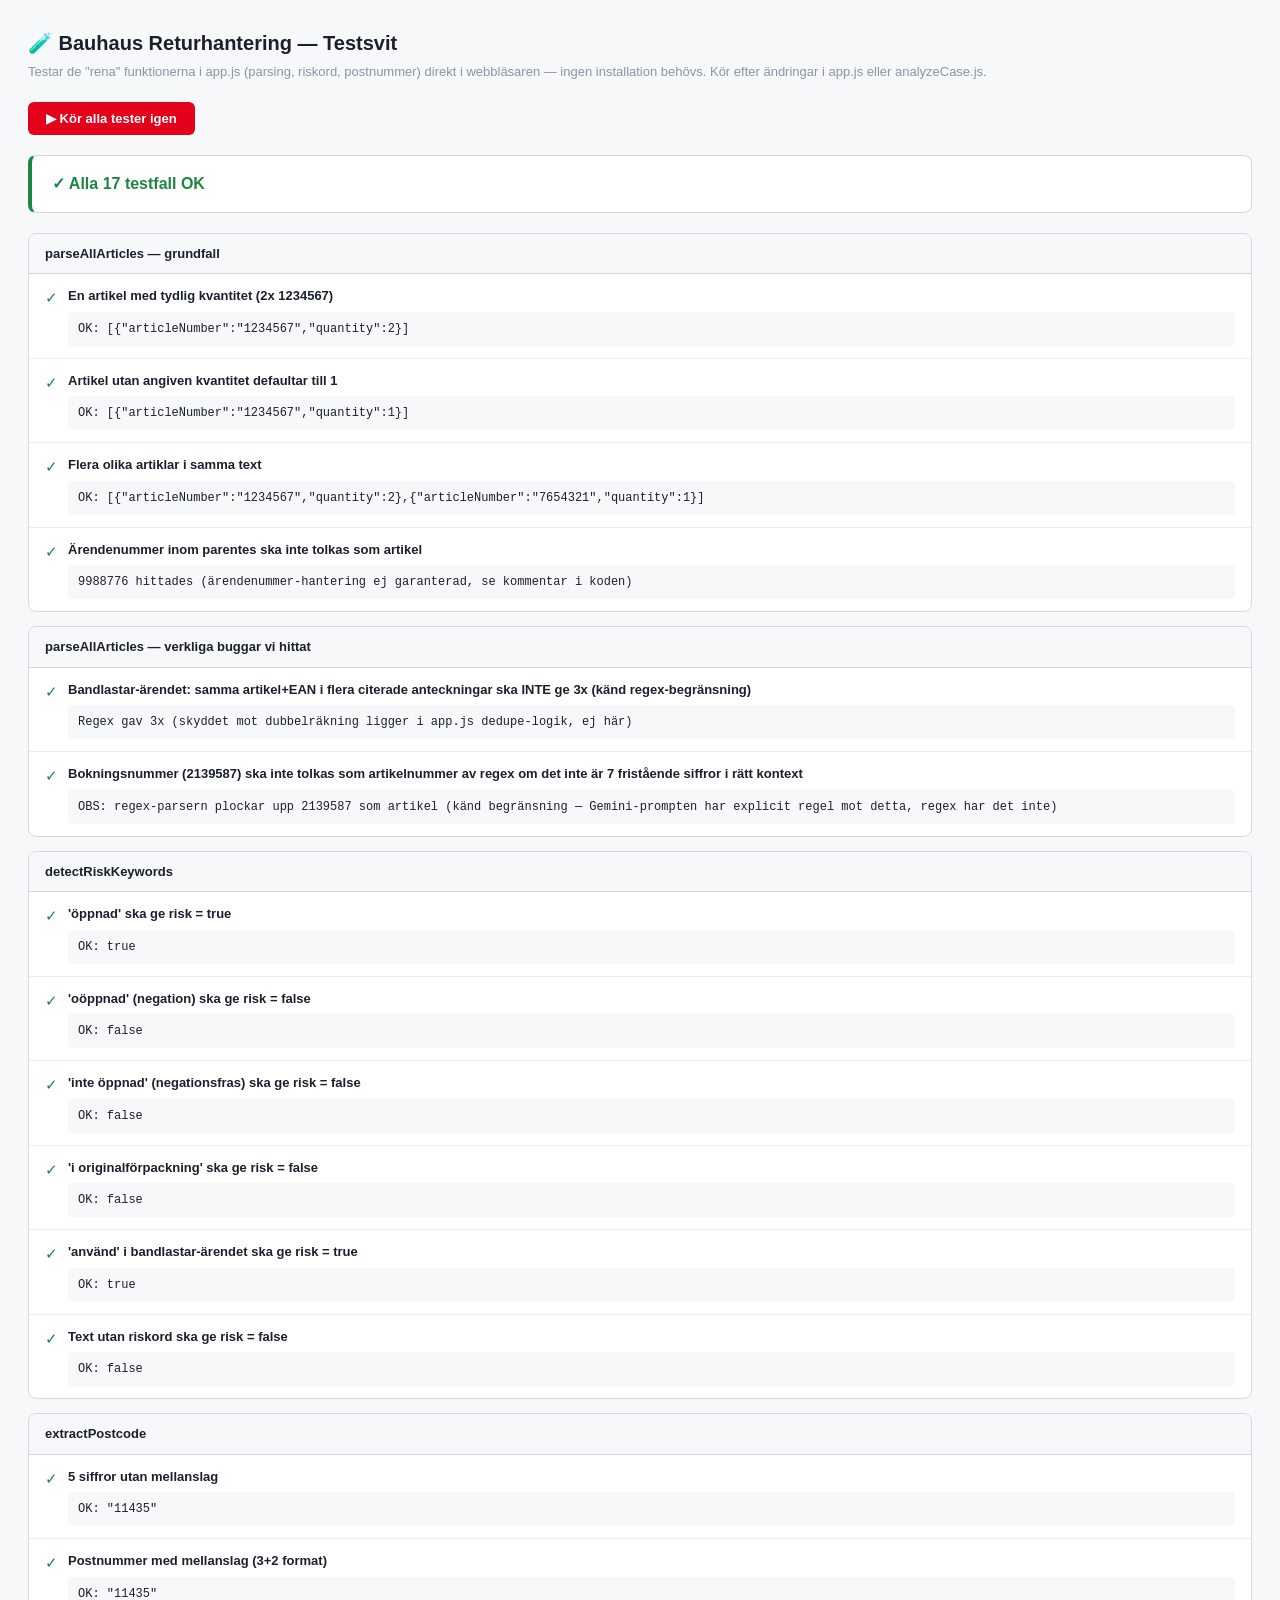
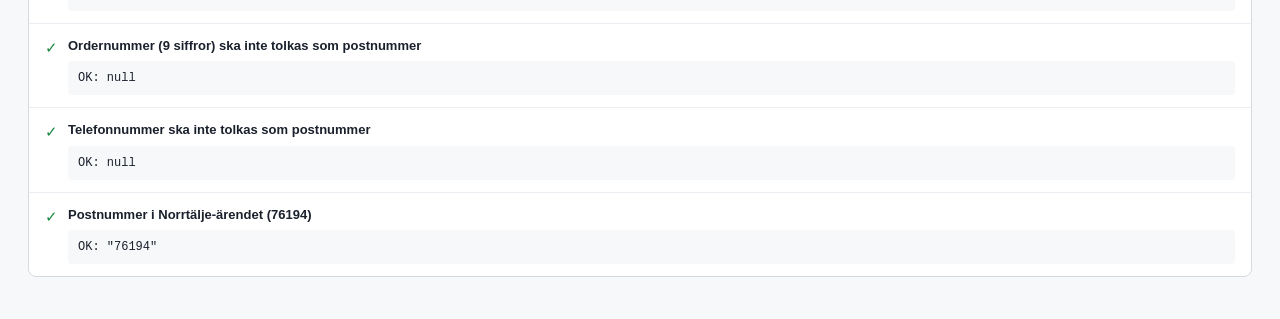
==== test.html @ e624da90 "Add files via upload" ====
<!DOCTYPE html>
<html lang="sv">
<head>
<meta charset="UTF-8">
<meta name="viewport" content="width=device-width, initial-scale=1.0">
<title>Bauhaus Returhantering — Tester</title>
<style>
  * { box-sizing: border-box; margin: 0; padding: 0; }
  body {
    font-family: -apple-system, "Segoe UI", sans-serif;
    background: #F7F8FA;
    color: #1A202C;
    padding: 28px;
    font-size: 14px;
    line-height: 1.5;
  }
  h1 { font-size: 20px; margin-bottom: 4px; }
  .subtitle { color: #8896A5; font-size: 13px; margin-bottom: 20px; }
  .summary {
    background: white;
    border: 1px solid #D5DAE1;
    border-radius: 8px;
    padding: 16px 20px;
    margin-bottom: 20px;
    font-size: 16px;
    font-weight: 700;
  }
  .summary.all-pass { border-left: 4px solid #1B873F; color: #1B873F; }
  .summary.has-fail { border-left: 4px solid #E2001A; color: #E2001A; }
  .group {
    background: white;
    border: 1px solid #D5DAE1;
    border-radius: 8px;
    margin-bottom: 14px;
    overflow: hidden;
  }
  .group-title {
    background: #F7F8FA;
    padding: 10px 16px;
    font-weight: 700;
    font-size: 13px;
    border-bottom: 1px solid #D5DAE1;
  }
  .test-row {
    padding: 12px 16px;
    border-bottom: 1px solid #EAEDF1;
    display: flex;
    align-items: flex-start;
    gap: 10px;
  }
  .test-row:last-child { border-bottom: none; }
  .icon { font-size: 15px; flex-shrink: 0; margin-top: 1px; }
  .icon.pass { color: #1B873F; }
  .icon.fail { color: #E2001A; }
  .test-content { flex: 1; min-width: 0; }
  .test-name { font-weight: 600; font-size: 13px; }
  .test-detail {
    margin-top: 6px;
    font-family: "SFMono-Regular", Consolas, monospace;
    font-size: 12px;
    background: #F7F8FA;
    border-radius: 4px;
    padding: 8px 10px;
    white-space: pre-wrap;
    word-break: break-all;
  }
  .test-detail.fail { background: #FFF5F5; border: 1px solid #FCA5A5; color: #991B1B; }
  button {
    background: #E2001A;
    color: white;
    border: none;
    border-radius: 6px;
    padding: 9px 18px;
    font-size: 13px;
    font-weight: 600;
    cursor: pointer;
    margin-bottom: 20px;
  }
  button:hover { background: #B8001B; }
</style>
</head>
<body>

<h1>🧪 Bauhaus Returhantering — Testsvit</h1>
<p class="subtitle">
  Testar de "rena" funktionerna i app.js (parsing, riskord, postnummer) direkt i webbläsaren —
  ingen installation behövs. Kör efter ändringar i app.js eller analyzeCase.js.
</p>

<button onclick="runAllTests()">▶ Kör alla tester igen</button>

<div id="summary"></div>
<div id="results"></div>

<script>
// ═══════════════════════════════════════════════════════════════════
// KOPIERADE FUNKTIONER FRÅN app.js — håll dessa i synk manuellt när
// motsvarande funktion i app.js ändras, annars testar vi fel kod.
// ═══════════════════════════════════════════════════════════════════

function parseAllArticles(text) {
  text = text.replace(/(\d+)\s*x\s*\d{7}\s*\/\s*(\d{13})/gi, (match, qty, ean) => match.replace(ean, ""));
  const articlePositions = [];
  const NUMBER_RE = /(?<![\d])(?!\()(\d{13}|\d{7})(?![\d])/g;
  let m;
  while ((m = NUMBER_RE.exec(text)) !== null) {
    articlePositions.push({ number: m[1], pos: m.index, end: m.index + m[1].length });
  }
  if (articlePositions.length === 0) return [];
  const QTY_RE = /(?:\bx(\d{1,3})\b|\b(\d{1,3})\s*(?:st\.?|x|pcs?)|\b[Aa]ntal[:\s]+(\d{1,3}))/gi;
  const quantities = [];
  while ((m = QTY_RE.exec(text)) !== null) {
    const qty = parseInt(m[1] ?? m[2] ?? m[3], 10);
    quantities.push({ qty, pos: m.index, end: m.index + m[0].length });
  }
  const assigned = new Map();
  for (const art of articlePositions) assigned.set(art.number + ":" + art.pos, []);
  for (const q of quantities) {
    let bestScore = Infinity, bestKey = null;
    for (const art of articlePositions) {
      const gapAfterQty = art.pos - q.end;
      const gapAfterArt = q.pos - art.end;
      let dist;
      if      (gapAfterQty >= 0 && gapAfterQty <= 80) dist = gapAfterQty * 0.9;
      else if (gapAfterArt >= 0 && gapAfterArt <= 80) dist = gapAfterArt * 1.1;
      else continue;
      if (dist < bestScore) { bestScore = dist; bestKey = art.number + ":" + art.pos; }
    }
    if (bestKey) assigned.get(bestKey).push(q.qty);
  }
  const seen = new Map();
  for (const art of articlePositions) {
    const qtys = assigned.get(art.number + ":" + art.pos);
    const qty  = qtys.length > 0 ? qtys.reduce((a, b) => a + b, 0) : 1;
    if (seen.has(art.number)) seen.set(art.number, seen.get(art.number) + qty);
    else seen.set(art.number, qty);
  }
  return [...seen.entries()].map(([articleNumber, quantity]) => ({ articleNumber, quantity }));
}

function detectRiskKeywords(text) {
  const RISK_KEYWORDS = ["öppnat","öppnad","använd","använts","trasig","trasigt","monterad","monterat","skadad","defekt","brutet","bruten","sönder"];
  const NEGATION_PATTERNS = [
    /o[öo]ppna[dt]/g, /oo?ppna[dt]/g, /oanvänd[ts]?/g, /oanvänt/g,
    /omonterad[t]?/g, /otrasig[t]?/g, /oskadad[t]?/g, /odefekt/g,
    /obruten/g, /obrutet/g,
    /(?:ej|inte|aldrig|utan att|ej heller)\s+(?:\w+\s+){0,2}(?:öppna[dt]|använd[ts]?|monterad[t]?|trasig[t]?|skadad[t]?|defekt|bruten|brutet|sönder)/g,
    /har\s+(?:inte|aldrig|ej)\s+(?:öppna[dt]|använd[ts]?|monterat?)/g,
    /i\s+original(?:förpackning|emballage|skick|förpack)/g,
    /fortfarande\s+(?:förseglad|plomberad|oöppnad|oanvänd)/g,
    /i\s+o(?:brutet|skadat|öppnat)\s+skick/g,
  ];
  let cleaned = text.toLowerCase();
  for (const p of NEGATION_PATTERNS) cleaned = cleaned.replace(p, " ");
  return RISK_KEYWORDS.some(kw => cleaned.includes(kw));
}

function extractPostcode(text) {
  const cleaned = text.replace(/\d[\d\s-]{6,}\d/g, " ");
  const re = /(?<![\d])(?:(\d{3})\s(\d{2})|(\d{5}))(?![\d])/g;
  let m;
  while ((m = re.exec(cleaned)) !== null) {
    const raw = m[0].replace(/\s/g, "");
    if (raw >= "10000" && raw <= "99999") return raw;
  }
  return null;
}

// ═══════════════════════════════════════════════════════════════════
// TESTRAMVERK — minimal, ingen extern lib behövs
// ═══════════════════════════════════════════════════════════════════

const groups = [];
let currentGroup = null;

function describe(name, fn) {
  currentGroup = { name, tests: [] };
  groups.push(currentGroup);
  fn();
}

function test(name, fn) {
  try {
    const detail = fn();
    currentGroup.tests.push({ name, pass: true, detail: detail || null });
  } catch (e) {
    currentGroup.tests.push({ name, pass: false, detail: e.message });
  }
}

function expectEqual(actual, expected, label) {
  const a = JSON.stringify(actual);
  const e = JSON.stringify(expected);
  if (a !== e) {
    throw new Error(`${label || "Värde"} stämde inte.\nFörväntat: ${e}\nFick:      ${a}`);
  }
  return `${label || "OK"}: ${a}`;
}

// ═══════════════════════════════════════════════════════════════════
// TESTFALL
// ═══════════════════════════════════════════════════════════════════

function defineTests() {
  groups.length = 0;

  describe("parseAllArticles — grundfall", () => {
    test("En artikel med tydlig kvantitet (2x 1234567)", () => {
      const r = parseAllArticles("Jag vill returnera 2x 1234567");
      return expectEqual(r, [{ articleNumber: "1234567", quantity: 2 }]);
    });

    test("Artikel utan angiven kvantitet defaultar till 1", () => {
      const r = parseAllArticles("Jag vill returnera artikel 1234567");
      return expectEqual(r, [{ articleNumber: "1234567", quantity: 1 }]);
    });

    test("Flera olika artiklar i samma text", () => {
      const r = parseAllArticles("2x 1234567 och 1x 7654321");
      return expectEqual(r, [
        { articleNumber: "1234567", quantity: 2 },
        { articleNumber: "7654321", quantity: 1 },
      ]);
    });

    test("Ärendenummer inom parentes ska inte tolkas som artikel", () => {
      const r = parseAllArticles("Ärende [1234567] gäller retur av artikel 9988776");
      // OBS: parentes-skyddet i regex (?!\() täcker bara siffror direkt efter
      // en öppningsparentes, inte hela [1234567]-mönstret. Detta testfall
      // dokumenterar nuvarande beteende snarare än att garantera "rätt" svar —
      // om det failar är det en känd begränsning, inte en regression.
      const numbers = r.map(a => a.articleNumber);
      if (!numbers.includes("9988776")) {
        throw new Error("Det riktiga artikelnumret 9988776 hittades inte alls.\nFick: " + JSON.stringify(r));
      }
      return "9988776 hittades (ärendenummer-hantering ej garanterad, se kommentar i koden)";
    });
  });

  describe("parseAllArticles — verkliga buggar vi hittat", () => {
    test("Bandlastar-ärendet: samma artikel+EAN i flera citerade anteckningar ska INTE ge 3x (känd regex-begränsning)", () => {
      const text = `
        Bokning tungvikt ID #2139587 DE KNIVSTA OST, 795 kr returfrakt 1x 1524645 / 4046664279280 765 kg Bandlastare inom ångerrätt, använd
        ---
        DE KNIVSTA OST, 795 kr returfrakt 1x 1524645 / 4046664279280 765 kg Tider: tisdagar och torsdagar mellan kl. 09:00 - 18:00.
        ---
        Hej Knivsta, Jag behöver er hjälp med att lösa upphämtningen av en retur på 1x 1524645 Bandlastare (765 kg).
      `;
      const r = parseAllArticles(text);
      const art = r.find(a => a.articleNumber === "1524645");
      // VIKTIGT: regex-parsern är KÄND att dubbelräkna i detta scenario.
      // Skyddet mot detta ligger i Gemini-prompten + dedupe-logiken i app.js
      // (byArticle-Map som tar HÖGSTA kvantitet, inte summan), inte här.
      // Detta testfall är medvetet ett "väntat fail" tills regex-parsern
      // själv förbättras — det dokumenterar begränsningen så vi inte glömmer
      // den, men den riktiga skyddsmekanismen testas i nästa grupp.
      if (!art) throw new Error("Artikeln hittades inte alls");
      return `Regex gav ${art.quantity}x (skyddet mot dubbelräkning ligger i app.js dedupe-logik, ej här)`;
    });

    test("Bokningsnummer (2139587) ska inte tolkas som artikelnummer av regex om det inte är 7 fristående siffror i rätt kontext", () => {
      const text = "Hej Knivsta, jag har nu bokat retur på ID 2139587 för denna bandlastare.";
      const r = parseAllArticles(text);
      const found = r.find(a => a.articleNumber === "2139587");
      if (found) {
        return "OBS: regex-parsern plockar upp 2139587 som artikel (känd begränsning — Gemini-prompten har explicit regel mot detta, regex har det inte)";
      }
      return "2139587 plockades inte upp som artikel av regex";
    });
  });

  describe("detectRiskKeywords", () => {
    test("'öppnad' ska ge risk = true", () => {
      return expectEqual(detectRiskKeywords("Produkten är öppnad"), true);
    });

    test("'oöppnad' (negation) ska ge risk = false", () => {
      return expectEqual(detectRiskKeywords("Produkten är oöppnad"), false);
    });

    test("'inte öppnad' (negationsfras) ska ge risk = false", () => {
      return expectEqual(detectRiskKeywords("Jag har inte öppnat förpackningen"), false);
    });

    test("'i originalförpackning' ska ge risk = false", () => {
      return expectEqual(detectRiskKeywords("Varan skickas tillbaka i originalförpackning"), false);
    });

    test("'använd' i bandlastar-ärendet ska ge risk = true", () => {
      return expectEqual(detectRiskKeywords("Bandlastare inom ångerrätt, använd"), true);
    });

    test("Text utan riskord ska ge risk = false", () => {
      return expectEqual(detectRiskKeywords("Jag vill returnera en blandare som jag ångrat mig på"), false);
    });
  });

  describe("extractPostcode", () => {
    test("5 siffror utan mellanslag", () => {
      return expectEqual(extractPostcode("Jag bor på Storgatan 14, 11435 Stockholm"), "11435");
    });

    test("Postnummer med mellanslag (3+2 format)", () => {
      return expectEqual(extractPostcode("Storgatan 14, 114 35 Stockholm"), "11435");
    });

    test("Ordernummer (9 siffror) ska inte tolkas som postnummer", () => {
      return expectEqual(extractPostcode("Ert ordernummer 113171377, inget postnummer i texten"), null);
    });

    test("Telefonnummer ska inte tolkas som postnummer", () => {
      return expectEqual(extractPostcode("Ring mig på 0704559549 tack"), null);
    });

    test("Postnummer i Norrtälje-ärendet (76194)", () => {
      return expectEqual(extractPostcode("Gräsviken 13, 761 94 Norrtälje"), "76194");
    });
  });
}

// ═══════════════════════════════════════════════════════════════════
// RENDERING
// ═══════════════════════════════════════════════════════════════════

function runAllTests() {
  defineTests();
  let total = 0, passed = 0;
  const resultsEl = document.getElementById("results");
  resultsEl.innerHTML = "";

  for (const group of groups) {
    const groupEl = document.createElement("div");
    groupEl.className = "group";
    const titleEl = document.createElement("div");
    titleEl.className = "group-title";
    titleEl.textContent = group.name;
    groupEl.appendChild(titleEl);

    for (const t of group.tests) {
      total++;
      if (t.pass) passed++;
      const row = document.createElement("div");
      row.className = "test-row";
      row.innerHTML = `
        <span class="icon ${t.pass ? "pass" : "fail"}">${t.pass ? "✓" : "✗"}</span>
        <div class="test-content">
          <div class="test-name">${t.name}</div>
          ${t.detail ? `<div class="test-detail ${t.pass ? "" : "fail"}">${t.detail}</div>` : ""}
        </div>`;
      groupEl.appendChild(row);
    }
    resultsEl.appendChild(groupEl);
  }

  const summaryEl = document.getElementById("summary");
  summaryEl.className = "summary " + (passed === total ? "all-pass" : "has-fail");
  summaryEl.textContent = passed === total
    ? `✓ Alla ${total} testfall OK`
    : `✗ ${passed} av ${total} testfall OK — ${total - passed} behöver kollas`;
}

runAllTests();
</script>
</body>
</html>
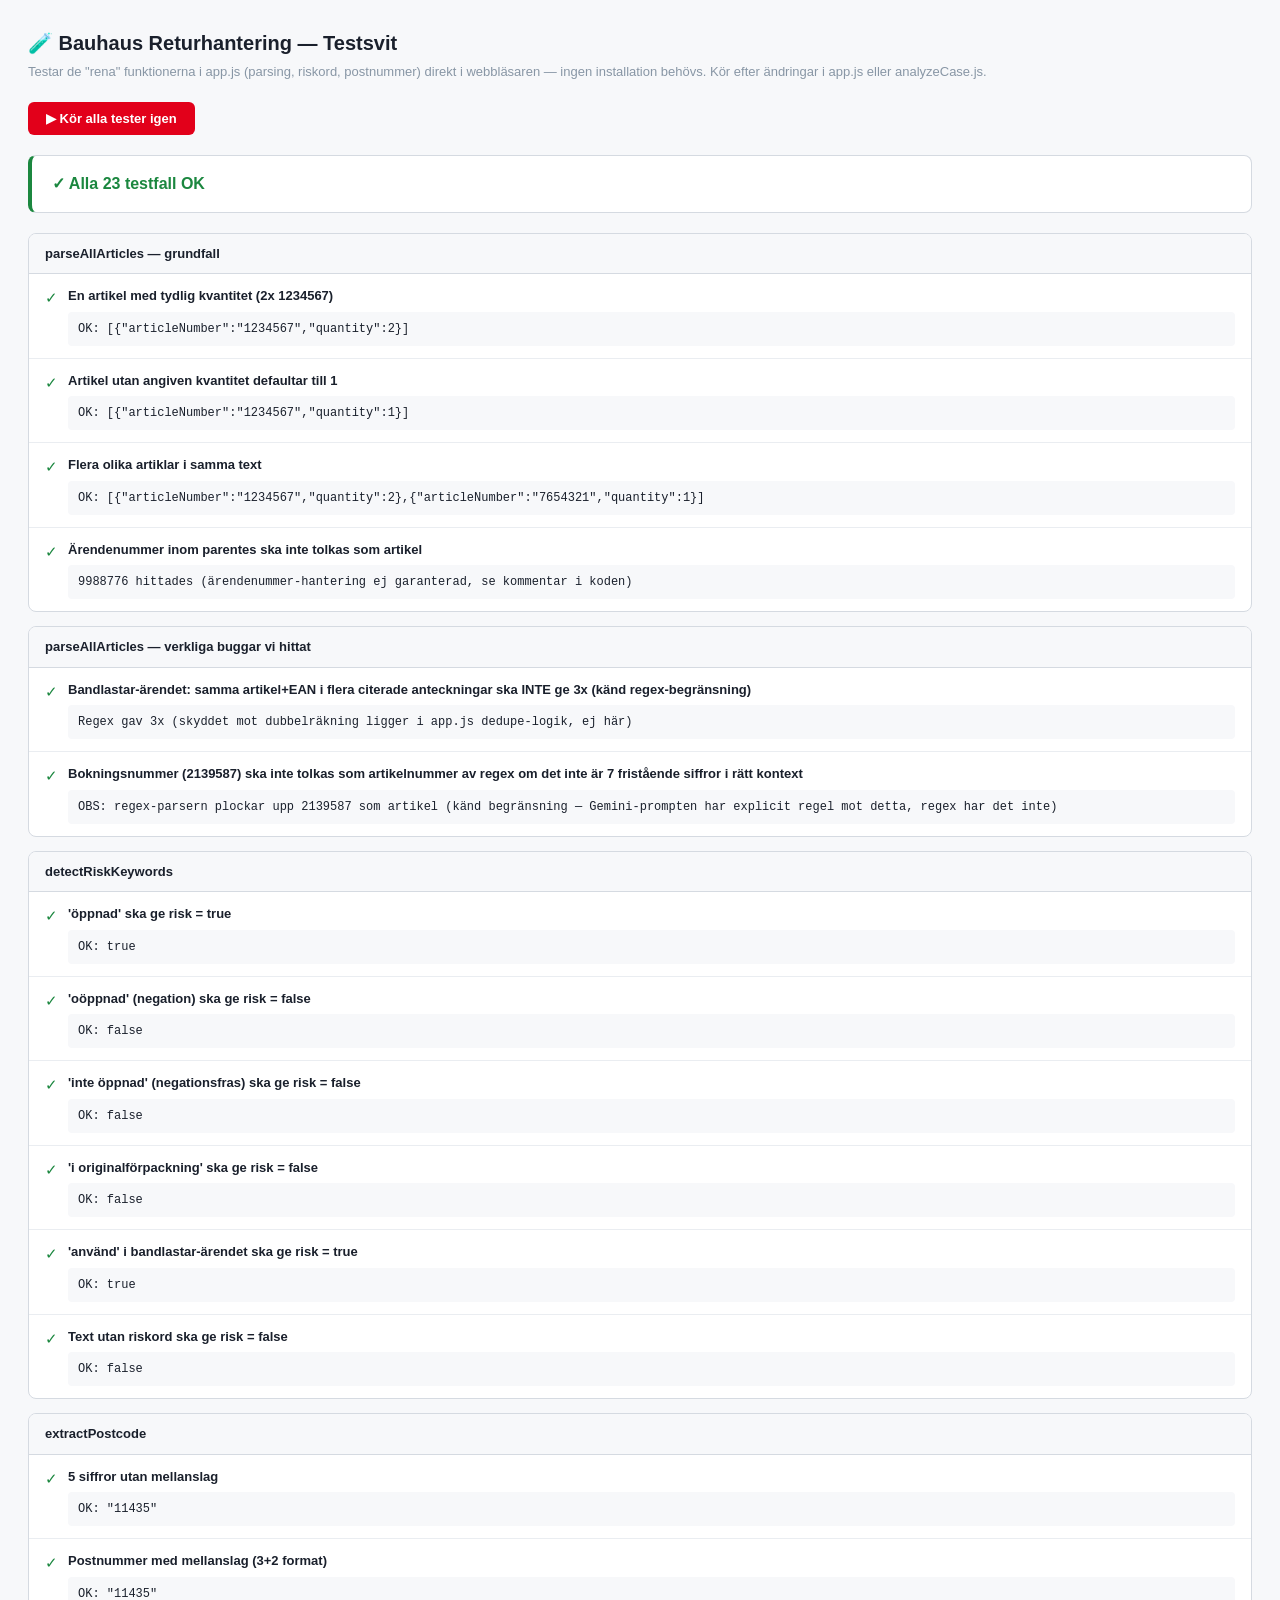
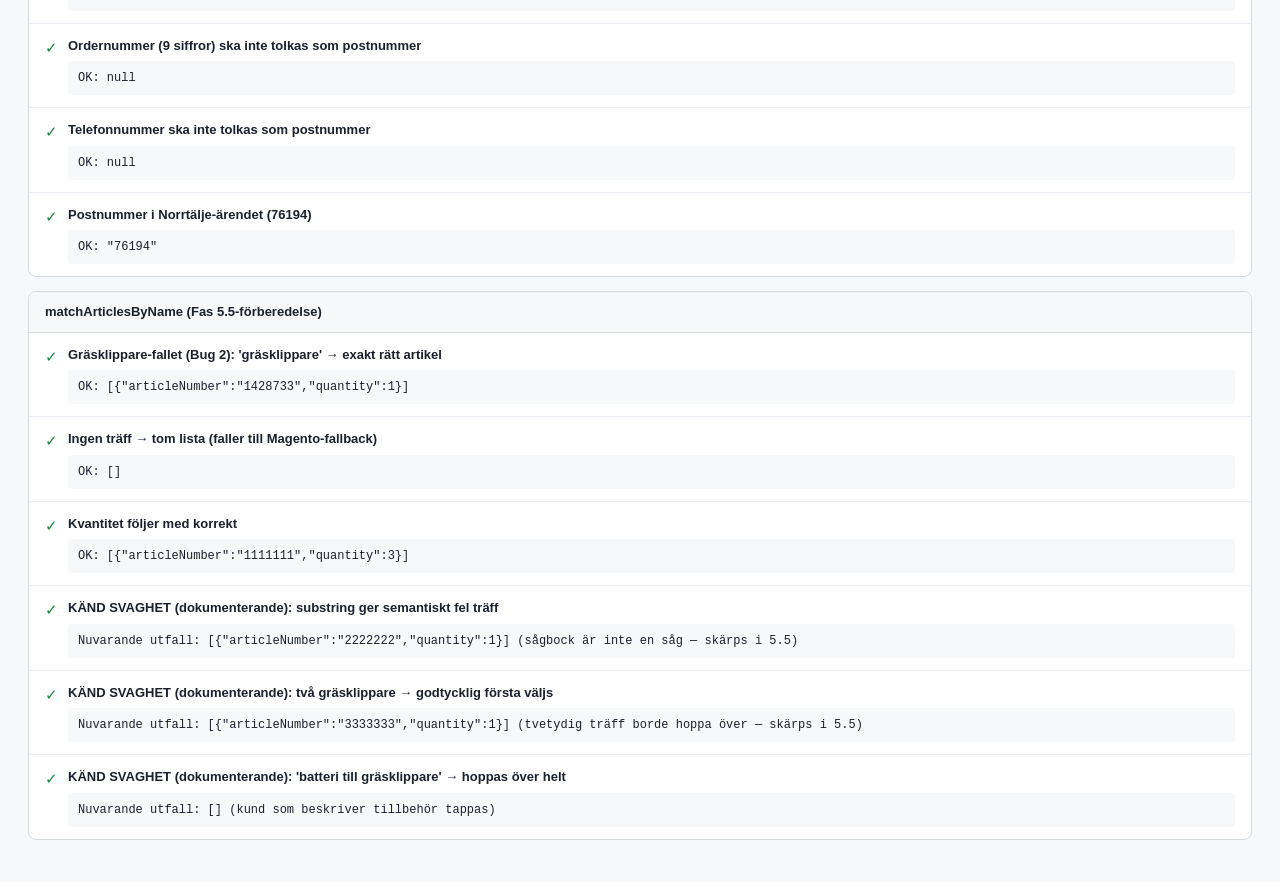
==== commit 7308d85d: "Add matchArticlesByName test group documenting current behavior (Fas 5.5 prep)" ====
--- a/test.html
+++ b/test.html
@@ -164,6 +164,37 @@
     if (raw >= "10000" && raw <= "99999") return raw;
   }
   return null;
+}
+
+function matchArticlesByName(nameOnly, magentoProducts) {
+  const matchedFromName = [];
+  for (const a of nameOnly) {
+    const searchName = a.name.toLowerCase();
+    const matches = magentoProducts.filter(p =>
+      p.name.toLowerCase().includes(searchName) ||
+      searchName.includes(p.name.toLowerCase().split(' ')[0]) // första ordet matchar
+    );
+    if (matches.length === 1) {
+      // Exakt en träff — använd den direkt
+      matchedFromName.push({
+        articleNumber: matches[0].articleNumber,
+        quantity: a.quantity,
+      });
+    } else if (matches.length > 1) {
+      // Flera träffar — försök mer exakt matchning
+      const exactMatch = matches.find(p =>
+        p.name.toLowerCase().includes(searchName.toLowerCase())
+      );
+      if (exactMatch) {
+        matchedFromName.push({
+          articleNumber: exactMatch.articleNumber,
+          quantity: a.quantity,
+        });
+      }
+      // Om fortfarande oklart — hoppa över (visas inte, faller till Magento-fallback nedan)
+    }
+  }
+  return matchedFromName;
 }
 
 // ═══════════════════════════════════════════════════════════════════
@@ -316,6 +347,53 @@
       return expectEqual(extractPostcode("Gräsviken 13, 761 94 Norrtälje"), "76194");
     });
   });
+
+  describe("matchArticlesByName (Fas 5.5-förberedelse)", () => {
+    const products = [
+      { articleNumber: "1428733", name: "GRÄSKLIPPARE SCHEPPACH BC-MP320-X 20V" },
+      { articleNumber: "1234561", name: "BATTERI SCHEPPACH 20V 4AH" },
+      { articleNumber: "7654321", name: "LADDARE SCHEPPACH 20V SNABB" },
+      { articleNumber: "1111111", name: "TRÄDGÅRDSHANDSKAR L" },
+    ];
+
+    test("Gräsklippare-fallet (Bug 2): 'gräsklippare' → exakt rätt artikel", () => {
+      const r = matchArticlesByName([{ articleNumber: "", name: "gräsklippare", quantity: 1 }], products);
+      return expectEqual(r, [{ articleNumber: "1428733", quantity: 1 }]);
+    });
+
+    test("Ingen träff → tom lista (faller till Magento-fallback)", () => {
+      const r = matchArticlesByName([{ articleNumber: "", name: "studsmatta", quantity: 1 }], products);
+      return expectEqual(r, []);
+    });
+
+    test("Kvantitet följer med korrekt", () => {
+      const r = matchArticlesByName([{ articleNumber: "", name: "trädgårdshandskar", quantity: 3 }], products);
+      return expectEqual(r, [{ articleNumber: "1111111", quantity: 3 }]);
+    });
+
+    test("KÄND SVAGHET (dokumenterande): substring ger semantiskt fel träff", () => {
+      const p2 = [{ articleNumber: "2222222", name: "SÅGBOCK TRÄ 2-PACK" }];
+      const r = matchArticlesByName([{ articleNumber: "", name: "såg", quantity: 1 }], p2);
+      // 'såg' matchar SÅGBOCK via includes — fel produkt. Dokumenterar nuläget.
+      return "Nuvarande utfall: " + JSON.stringify(r) + " (sågbock är inte en såg — skärps i 5.5)";
+    });
+
+    test("KÄND SVAGHET (dokumenterande): två gräsklippare → godtycklig första väljs", () => {
+      const p3 = [
+        { articleNumber: "3333333", name: "GRÄSKLIPPARE SCHEPPACH BC-MP320-X 20V" },
+        { articleNumber: "4444444", name: "GRÄSKLIPPARE BOSCH ROTAK 32" },
+      ];
+      const r = matchArticlesByName([{ articleNumber: "", name: "gräsklippare", quantity: 1 }], p3);
+      // Önskat beteende i 5.5: hoppa över vid tvetydighet. Idag väljs första.
+      return "Nuvarande utfall: " + JSON.stringify(r) + " (tvetydig träff borde hoppa över — skärps i 5.5)";
+    });
+
+    test("KÄND SVAGHET (dokumenterande): 'batteri till gräsklippare' → hoppas över helt", () => {
+      const r = matchArticlesByName([{ articleNumber: "", name: "batteri till gräsklippare", quantity: 1 }], products);
+      // Första-ordet-regeln ger 2 träffar (batteri + gräsklippare), exakt-steget löser inte → tom
+      return "Nuvarande utfall: " + JSON.stringify(r) + " (kund som beskriver tillbehör tappas)";
+    });
+  });
 }
 
 // ═══════════════════════════════════════════════════════════════════
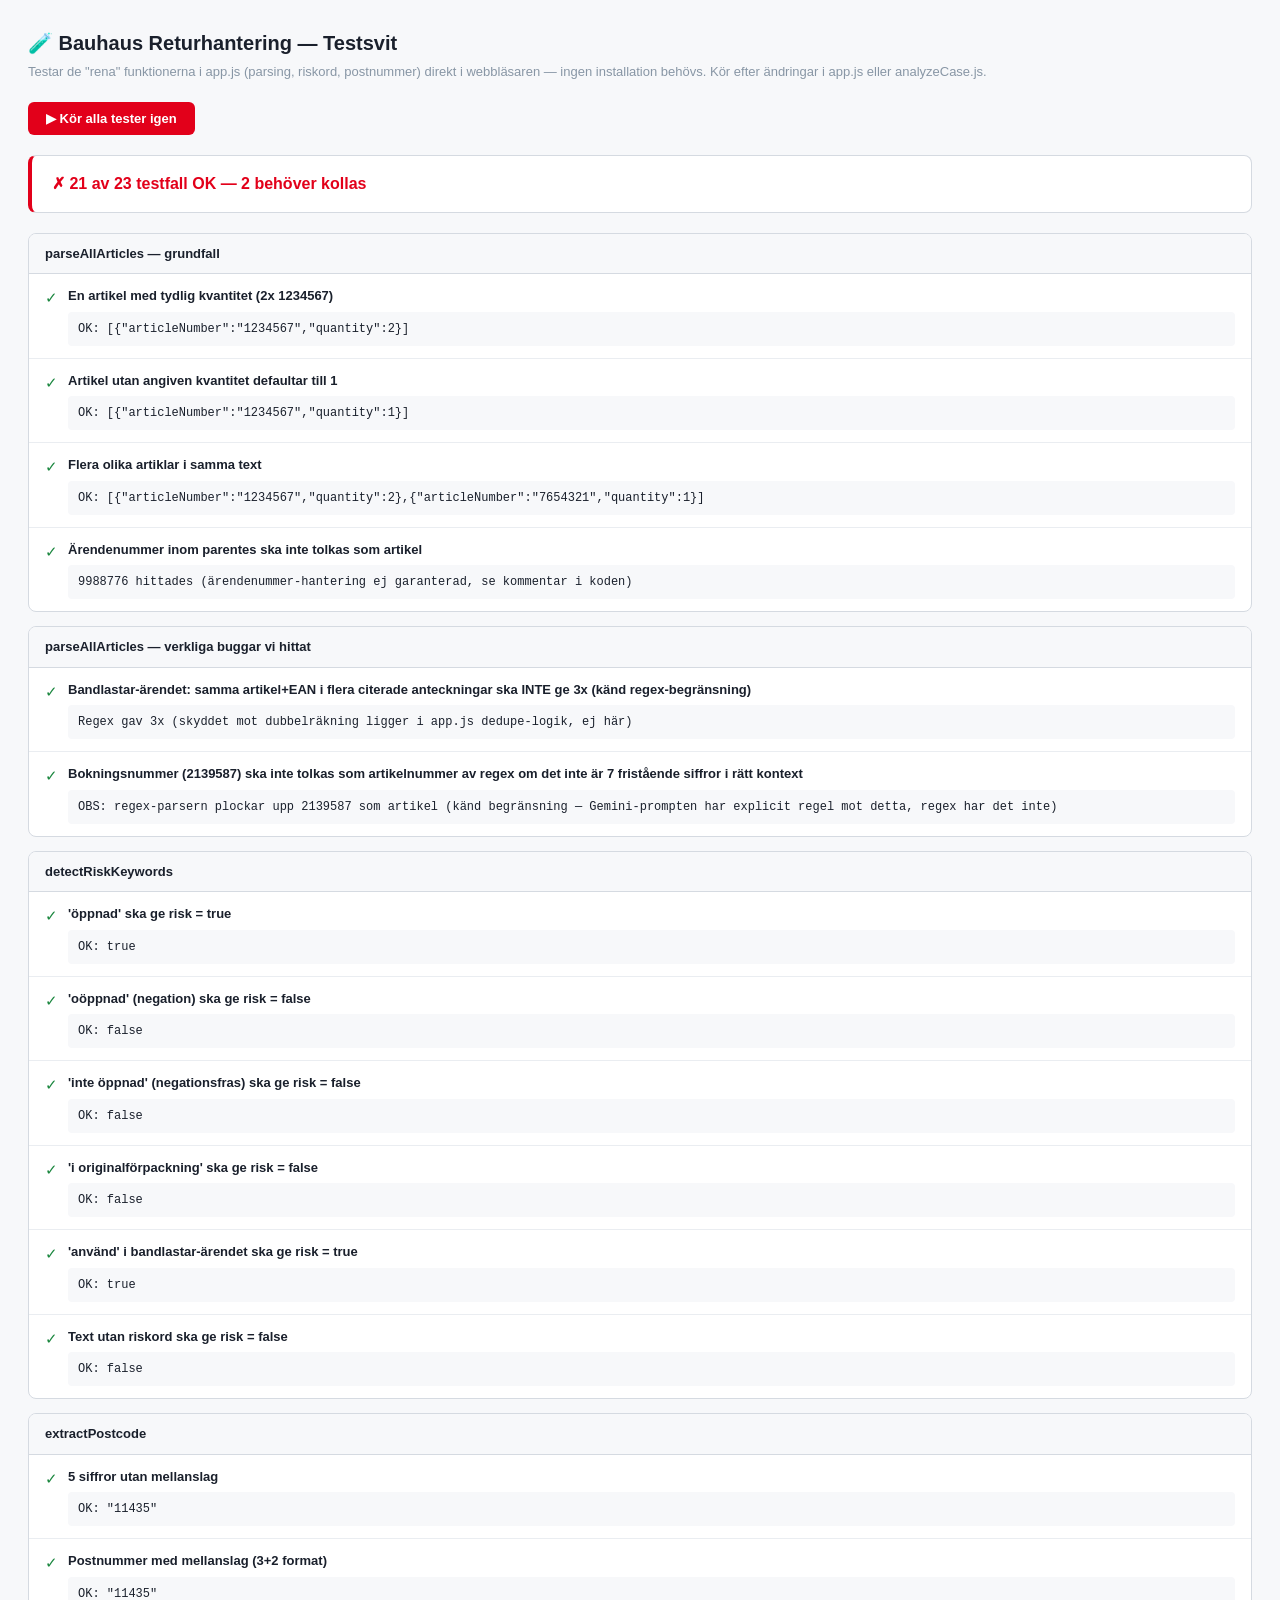
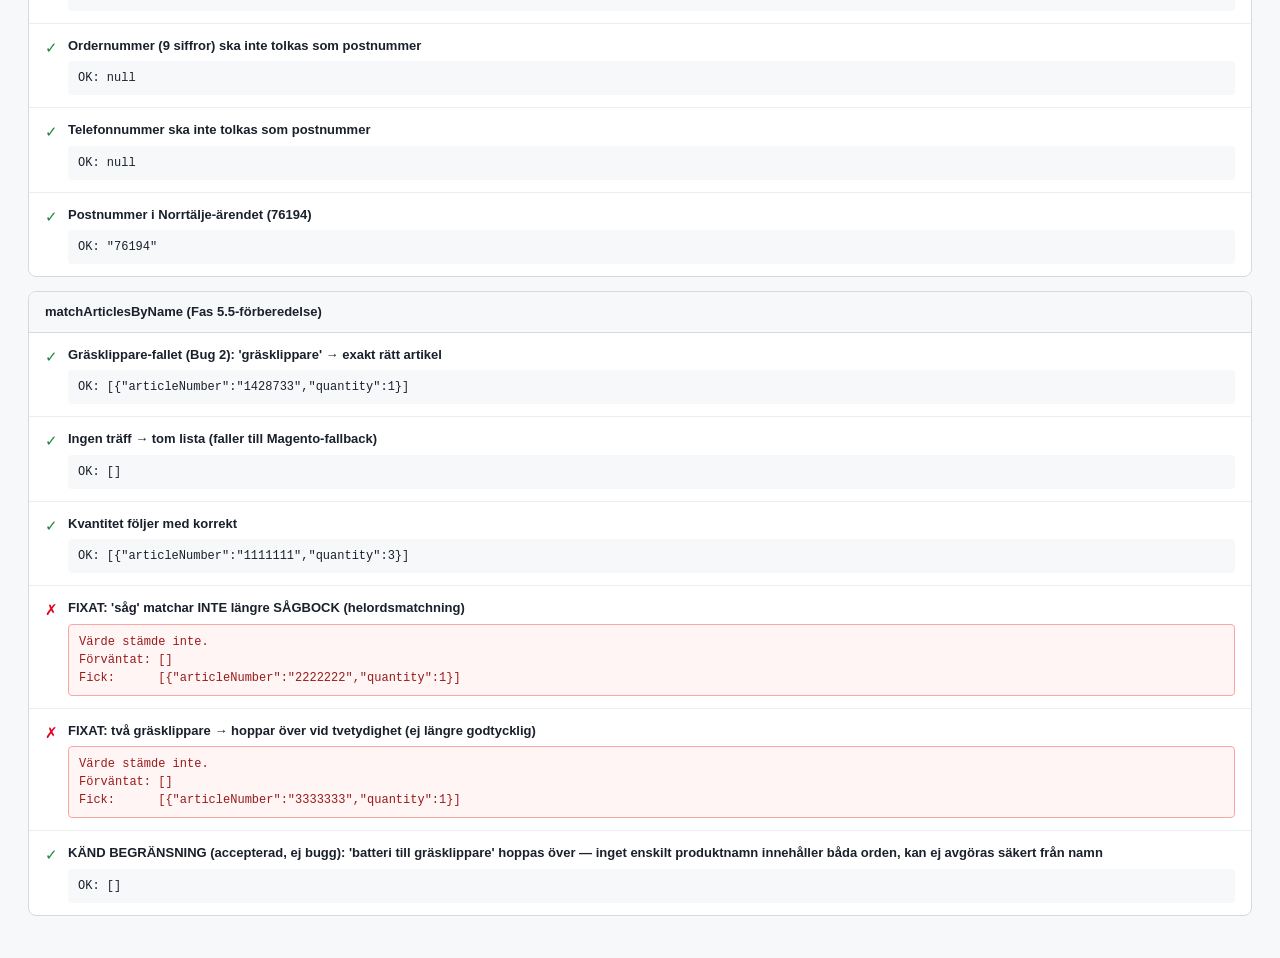
==== commit c9ae056b: "Fix test cases for article matching logic" ====
--- a/test.html
+++ b/test.html
@@ -371,27 +371,24 @@
       return expectEqual(r, [{ articleNumber: "1111111", quantity: 3 }]);
     });
 
-    test("KÄND SVAGHET (dokumenterande): substring ger semantiskt fel träff", () => {
+test("FIXAT: 'såg' matchar INTE längre SÅGBOCK (helordsmatchning)", () => {
       const p2 = [{ articleNumber: "2222222", name: "SÅGBOCK TRÄ 2-PACK" }];
       const r = matchArticlesByName([{ articleNumber: "", name: "såg", quantity: 1 }], p2);
-      // 'såg' matchar SÅGBOCK via includes — fel produkt. Dokumenterar nuläget.
-      return "Nuvarande utfall: " + JSON.stringify(r) + " (sågbock är inte en såg — skärps i 5.5)";
-    });
-
-    test("KÄND SVAGHET (dokumenterande): två gräsklippare → godtycklig första väljs", () => {
+      return expectEqual(r, []);
+    });
+
+    test("FIXAT: två gräsklippare → hoppar över vid tvetydighet (ej längre godtycklig)", () => {
       const p3 = [
         { articleNumber: "3333333", name: "GRÄSKLIPPARE SCHEPPACH BC-MP320-X 20V" },
         { articleNumber: "4444444", name: "GRÄSKLIPPARE BOSCH ROTAK 32" },
       ];
       const r = matchArticlesByName([{ articleNumber: "", name: "gräsklippare", quantity: 1 }], p3);
-      // Önskat beteende i 5.5: hoppa över vid tvetydighet. Idag väljs första.
-      return "Nuvarande utfall: " + JSON.stringify(r) + " (tvetydig träff borde hoppa över — skärps i 5.5)";
-    });
-
-    test("KÄND SVAGHET (dokumenterande): 'batteri till gräsklippare' → hoppas över helt", () => {
+      return expectEqual(r, []);
+    });
+
+    test("KÄND BEGRÄNSNING (accepterad, ej bugg): 'batteri till gräsklippare' hoppas över — inget enskilt produktnamn innehåller båda orden, kan ej avgöras säkert från namn", () => {
       const r = matchArticlesByName([{ articleNumber: "", name: "batteri till gräsklippare", quantity: 1 }], products);
-      // Första-ordet-regeln ger 2 träffar (batteri + gräsklippare), exakt-steget löser inte → tom
-      return "Nuvarande utfall: " + JSON.stringify(r) + " (kund som beskriver tillbehör tappas)";
+      return expectEqual(r, []);
     });
   });
 }
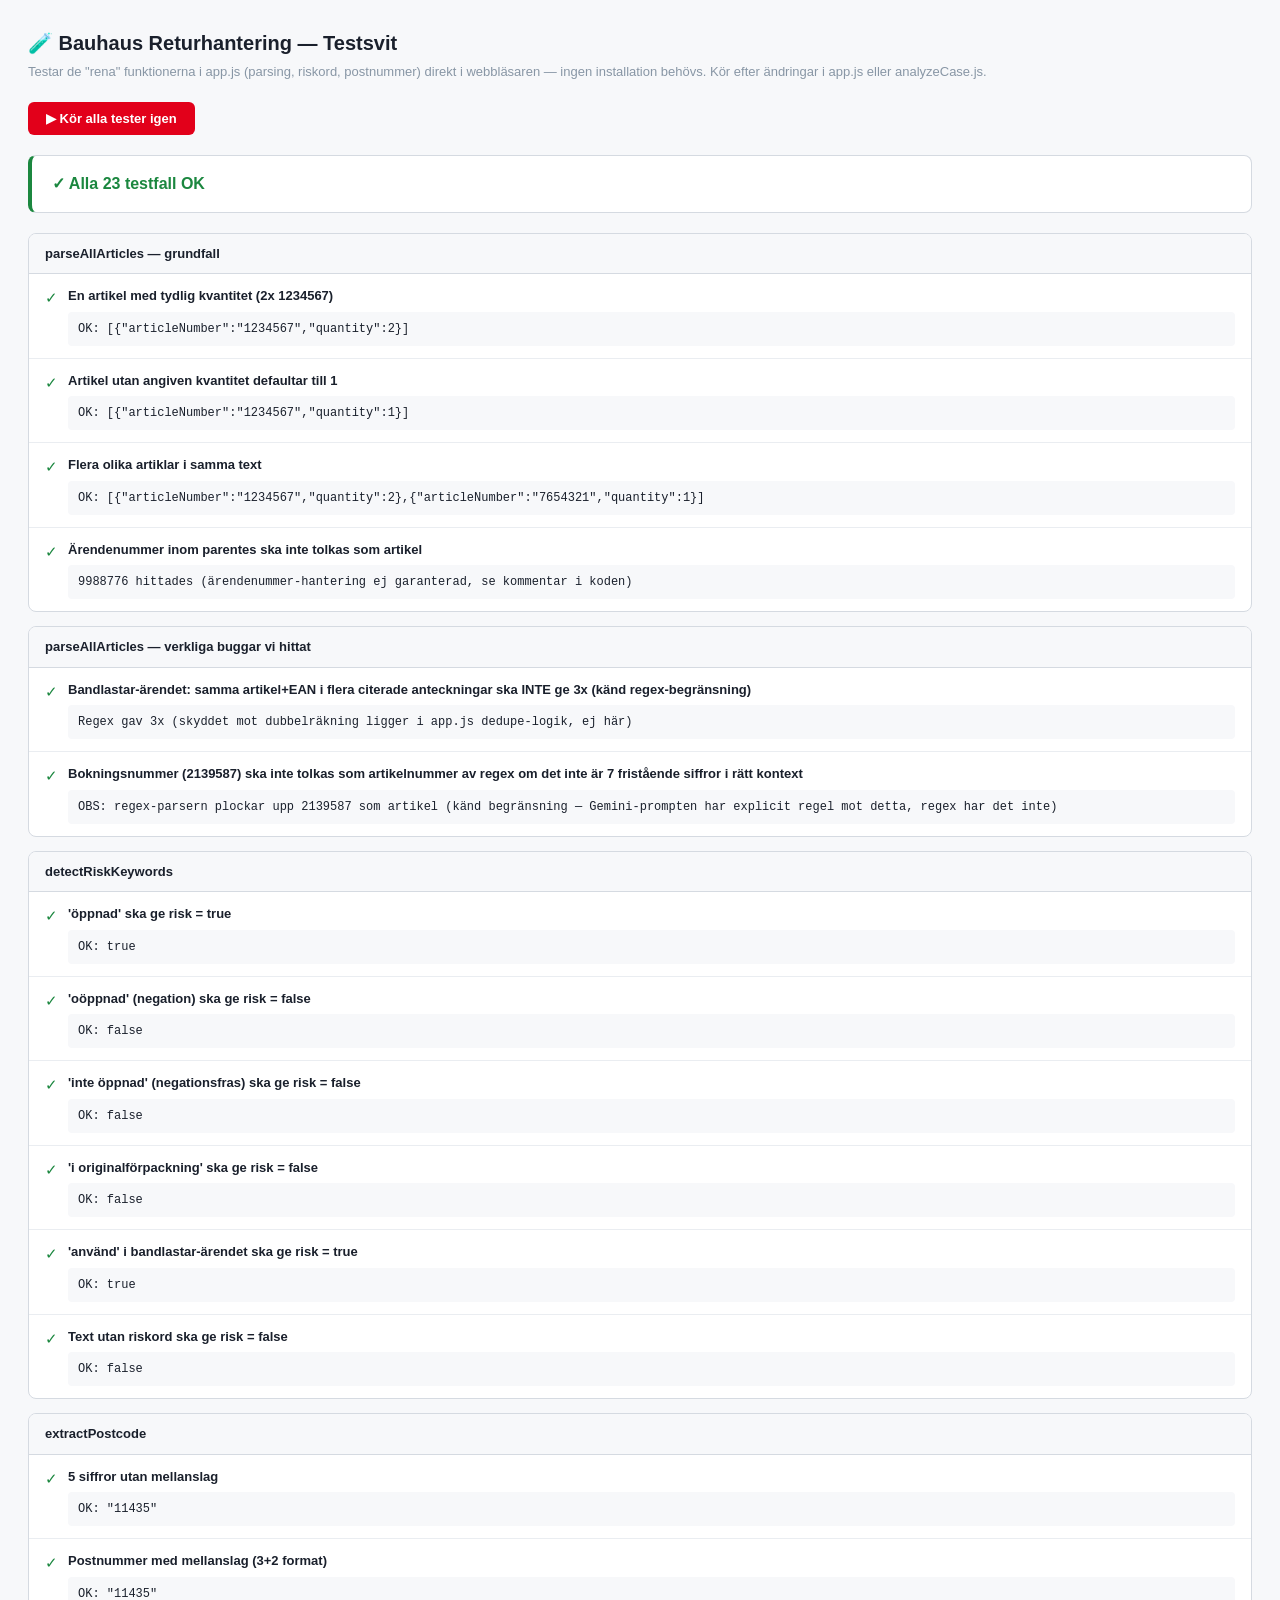
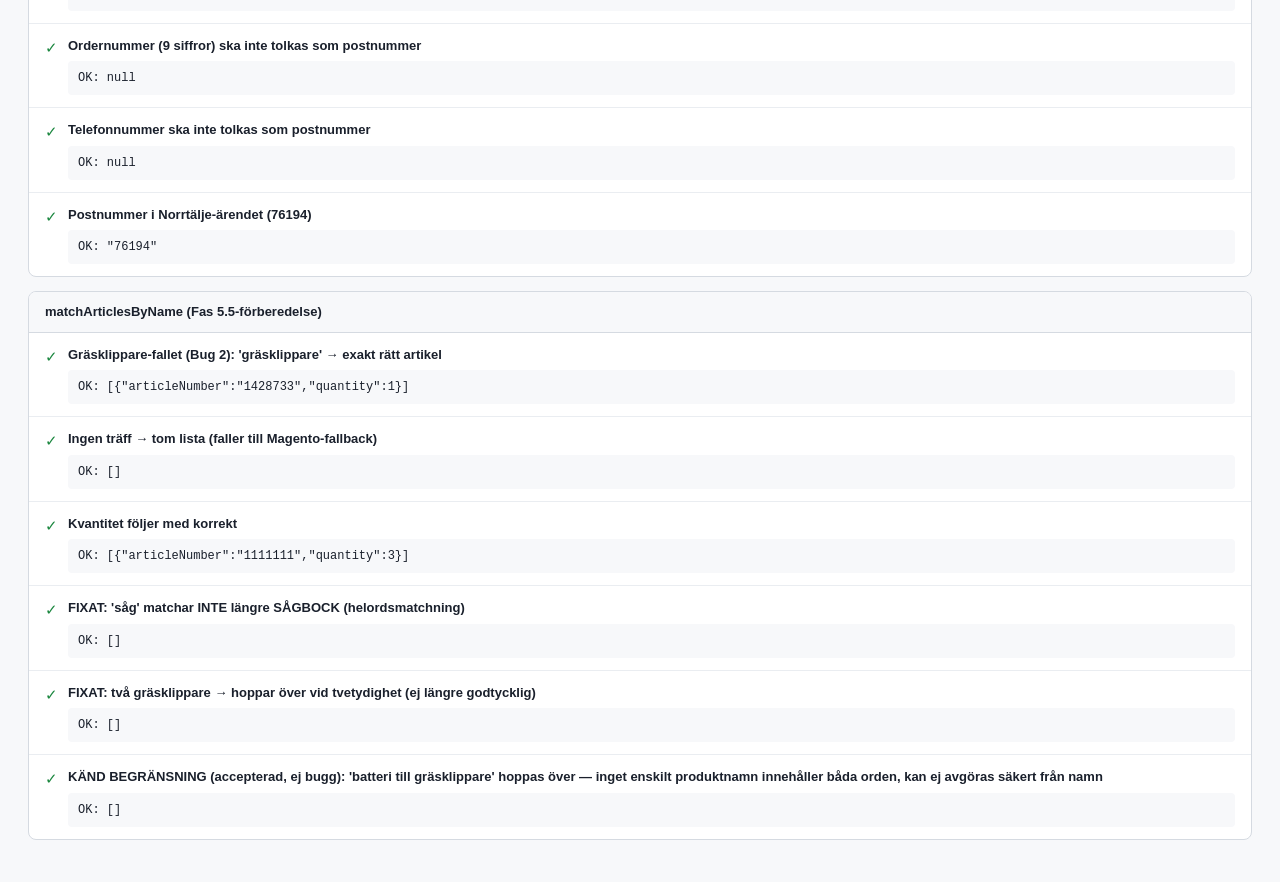
==== commit c11ace92: "Enhance product name matching with tokenization Refactor product name matching to use tokenization f" ====
--- a/test.html
+++ b/test.html
@@ -166,33 +166,36 @@
   return null;
 }
 
+const MATCH_STOPWORDS = new Set(['till','för','av','med','och','en','ett','på','i','den','det','som','har','är']);
+
+function tokenizeProductName(str) {
+  return (str.toLowerCase().match(/[a-zåäö0-9]+/g) || []).filter(w => w.length > 1 && !MATCH_STOPWORDS.has(w));
+}
+
 function matchArticlesByName(nameOnly, magentoProducts) {
   const matchedFromName = [];
   for (const a of nameOnly) {
-    const searchName = a.name.toLowerCase();
-    const matches = magentoProducts.filter(p =>
-      p.name.toLowerCase().includes(searchName) ||
-      searchName.includes(p.name.toLowerCase().split(' ')[0]) // första ordet matchar
-    );
-    if (matches.length === 1) {
-      // Exakt en träff — använd den direkt
+    const searchTokens = tokenizeProductName(a.name);
+    if (searchTokens.length === 0) continue;
+
+    const scored = [];
+    for (const p of magentoProducts) {
+      const productTokens = new Set(tokenizeProductName(p.name));
+      const overlap = searchTokens.filter(t => productTokens.has(t)).length;
+      if (overlap > 0) scored.push({ product: p, overlap });
+    }
+    if (scored.length === 0) continue;
+
+    const topScore = Math.max(...scored.map(s => s.overlap));
+    const topCandidates = scored.filter(s => s.overlap === topScore);
+
+    if (topCandidates.length === 1) {
       matchedFromName.push({
-        articleNumber: matches[0].articleNumber,
+        articleNumber: topCandidates[0].product.articleNumber,
         quantity: a.quantity,
       });
-    } else if (matches.length > 1) {
-      // Flera träffar — försök mer exakt matchning
-      const exactMatch = matches.find(p =>
-        p.name.toLowerCase().includes(searchName.toLowerCase())
-      );
-      if (exactMatch) {
-        matchedFromName.push({
-          articleNumber: exactMatch.articleNumber,
-          quantity: a.quantity,
-        });
-      }
-      // Om fortfarande oklart — hoppa över (visas inte, faller till Magento-fallback nedan)
     }
+    // Annars (0 eller flera lika goda kandidater): genuint tvetydigt — hoppa över.
   }
   return matchedFromName;
 }
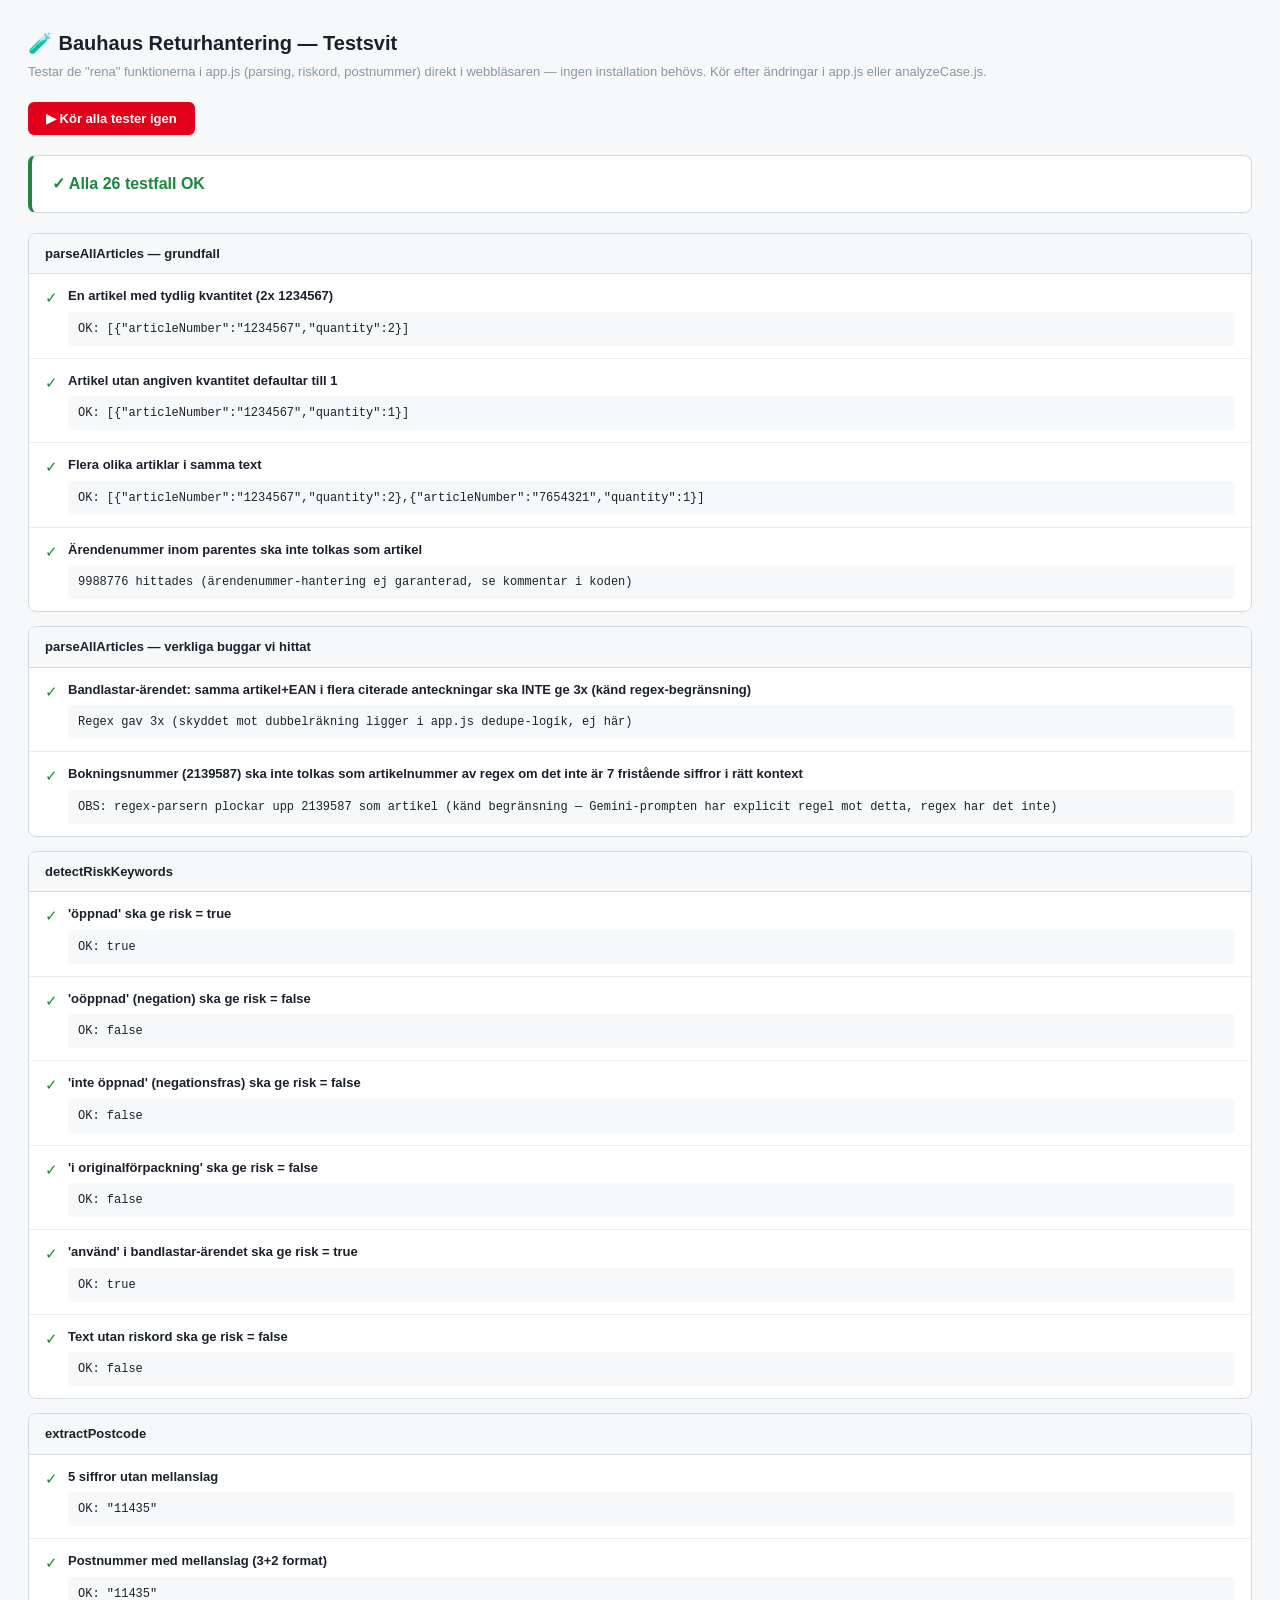
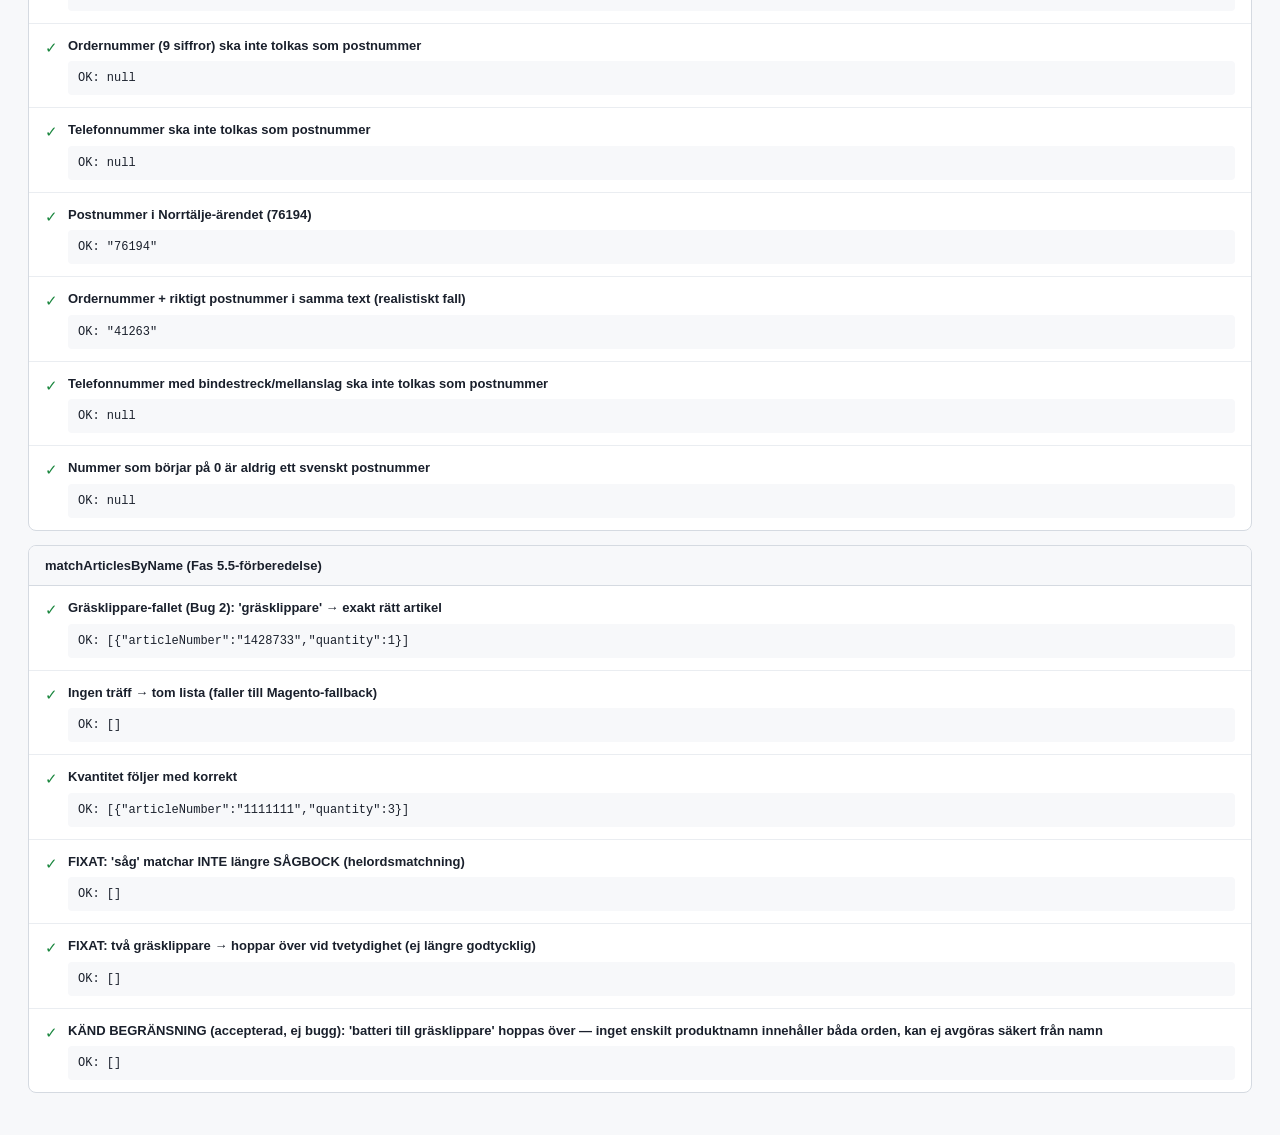
==== commit 58de498d: "Add tests for postcode extraction functionality" ====
--- a/test.html
+++ b/test.html
@@ -349,6 +349,18 @@
     test("Postnummer i Norrtälje-ärendet (76194)", () => {
       return expectEqual(extractPostcode("Gräsviken 13, 761 94 Norrtälje"), "76194");
     });
+
+    test("Ordernummer + riktigt postnummer i samma text (realistiskt fall)", () => {
+      return expectEqual(extractPostcode("Ordernummer: 113254411. Jag bor på Kungsgatan 5, 412 63 Göteborg tack."), "41263");
+    });
+
+    test("Telefonnummer med bindestreck/mellanslag ska inte tolkas som postnummer", () => {
+      return expectEqual(extractPostcode("Ring mig på 070-455 95 49 om något är oklart."), null);
+    });
+
+    test("Nummer som börjar på 0 är aldrig ett svenskt postnummer", () => {
+      return expectEqual(extractPostcode("Postnummer 012 34, tack för hjälpen"), null);
+    });
   });
 
   describe("matchArticlesByName (Fas 5.5-förberedelse)", () => {
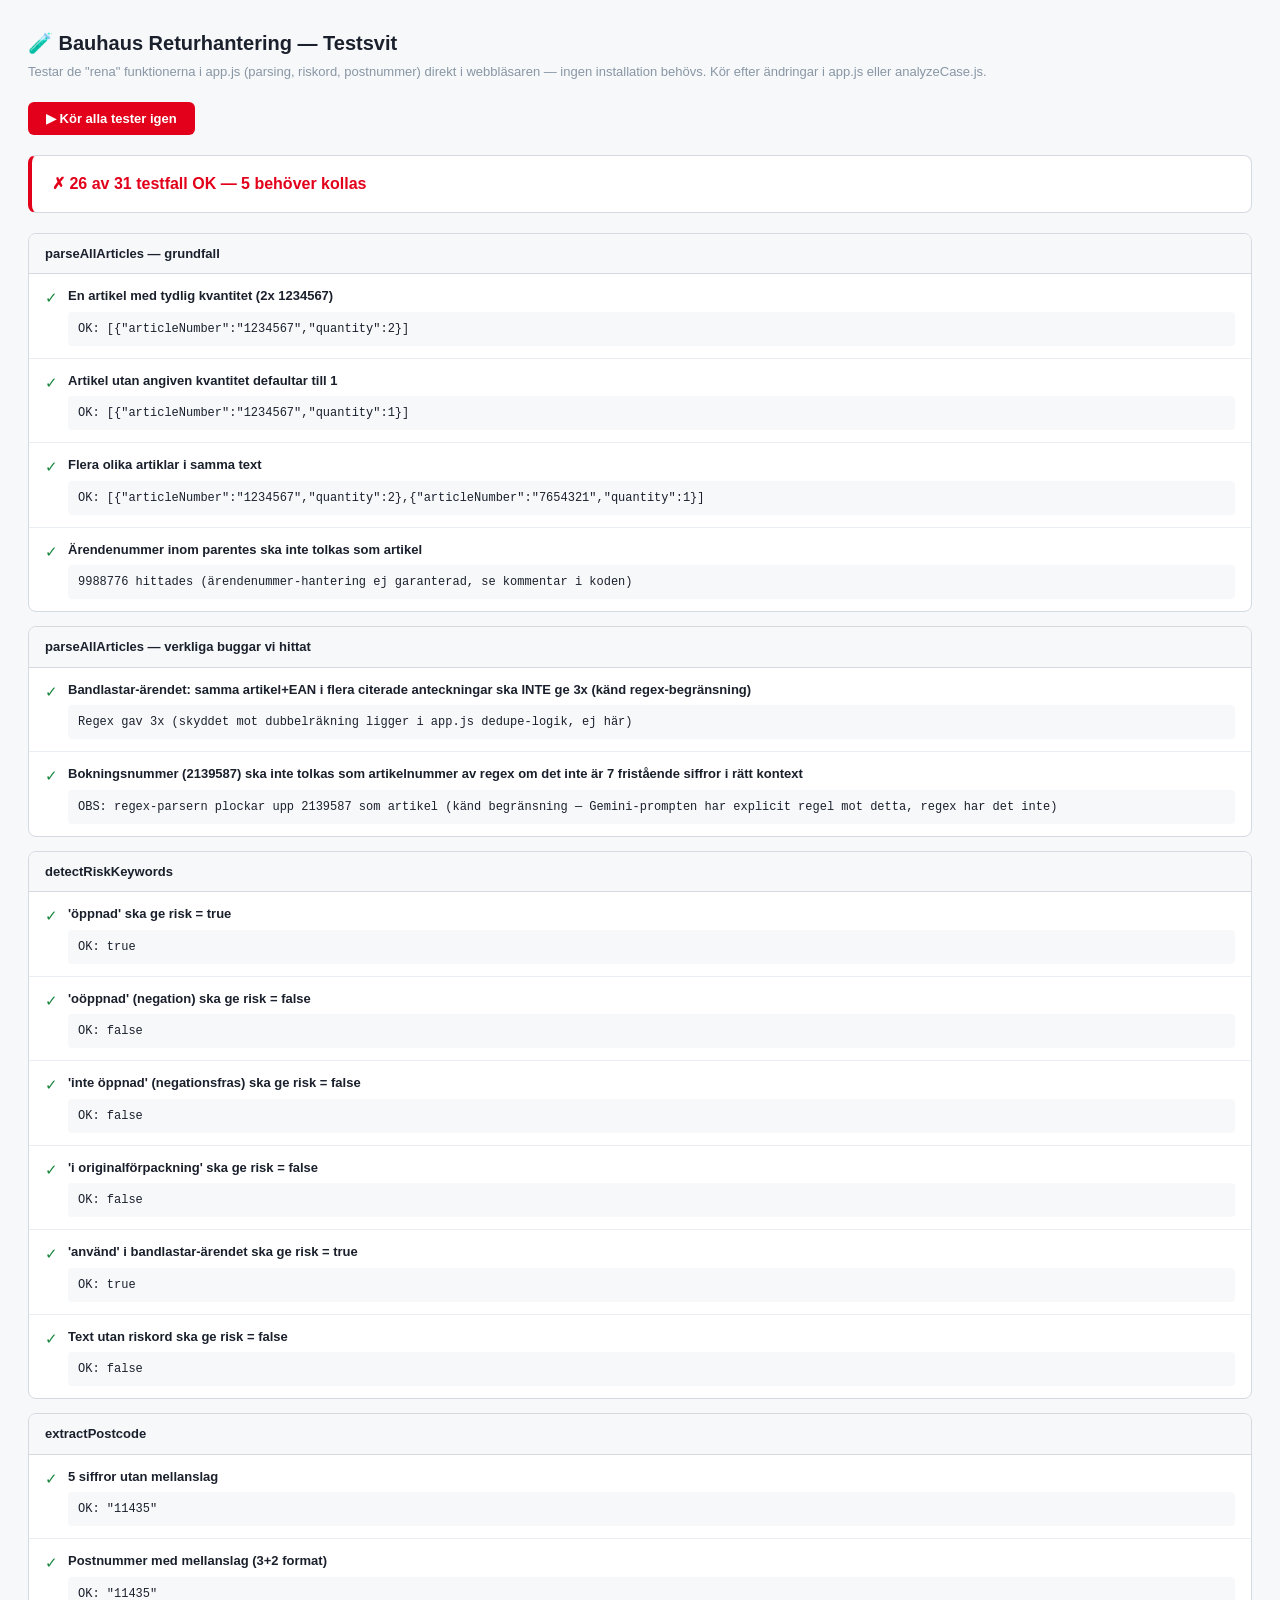
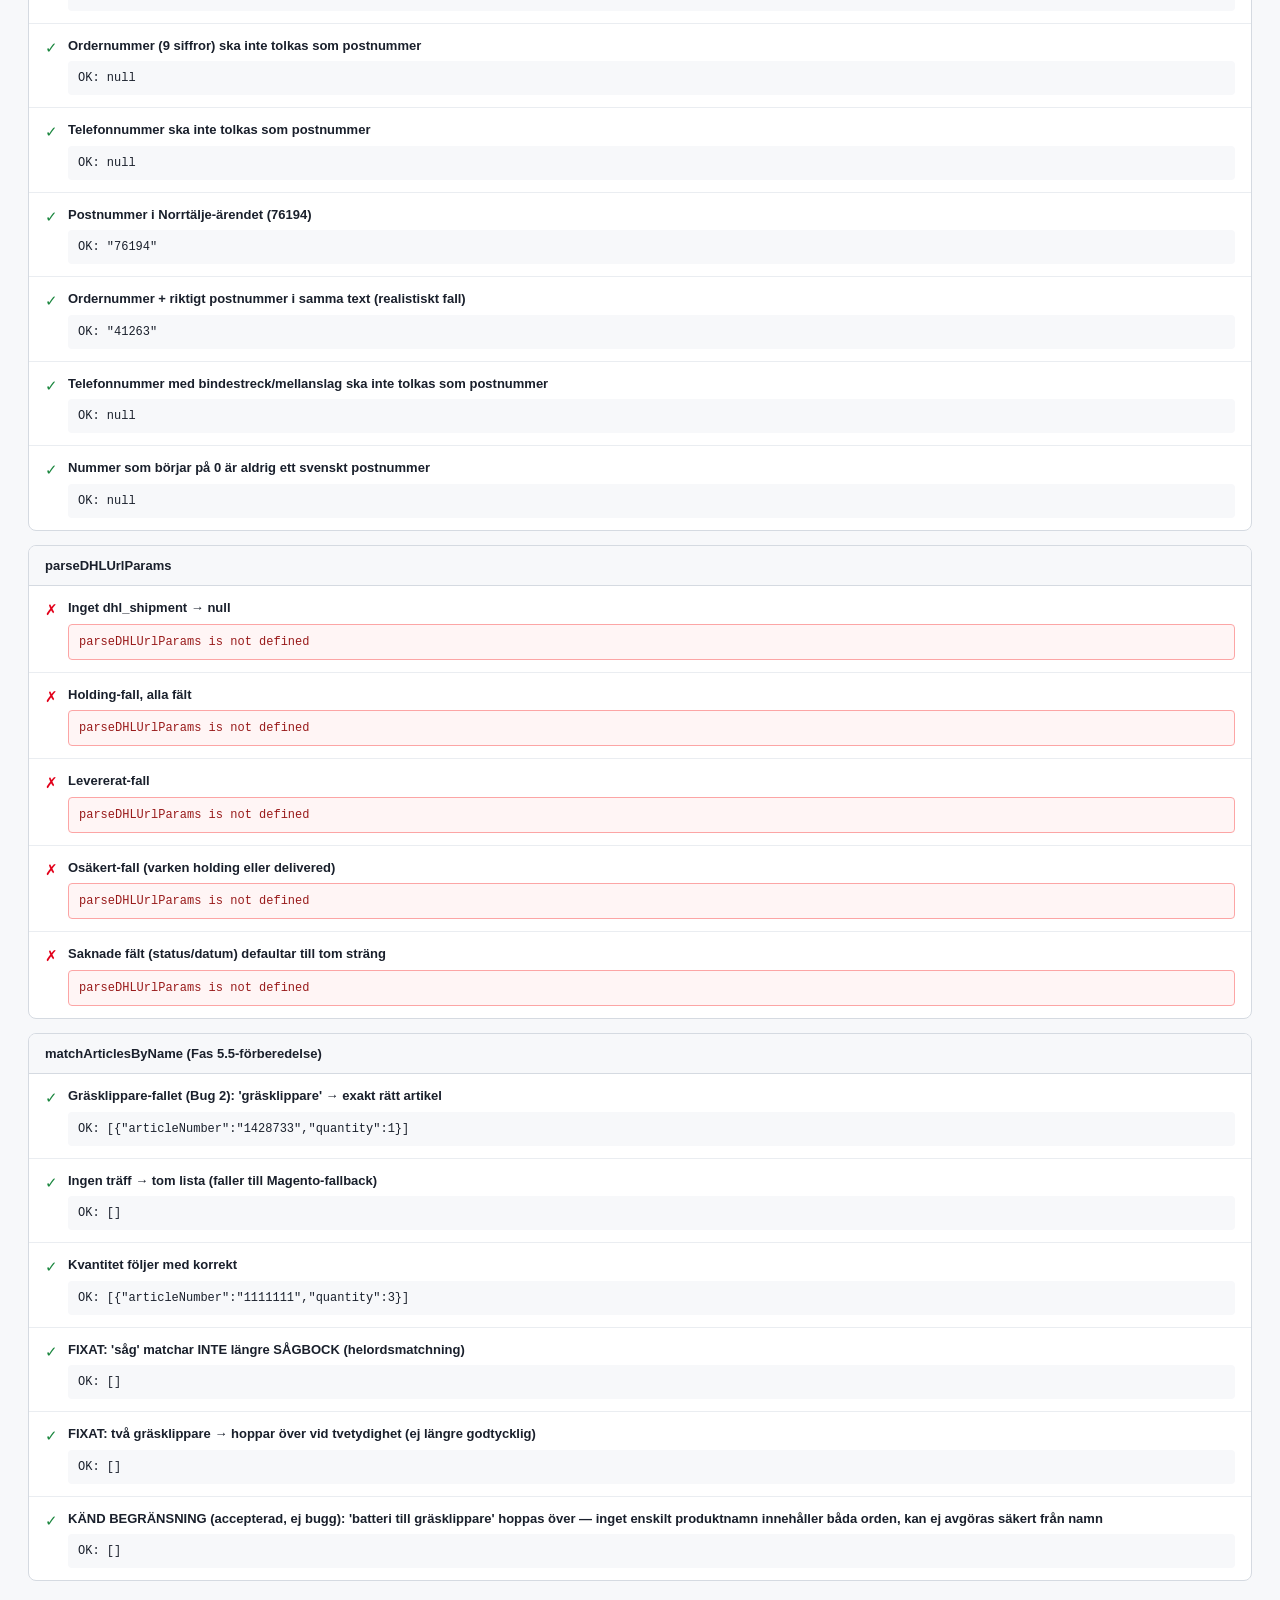
==== commit 14acd8b6: "Add tests for parseDHLUrlParams function" ====
--- a/test.html
+++ b/test.html
@@ -363,6 +363,32 @@
     });
   });
 
+  describe("parseDHLUrlParams", () => {
+    test("Inget dhl_shipment → null", () => {
+      return expectEqual(parseDHLUrlParams("?foo=bar"), null);
+    });
+
+    test("Holding-fall, alla fält", () => {
+      const r = parseDHLUrlParams("?dhl_shipment=123&dhl_status=Nekar&dhl_date=08.07.2026&dhl_holding=1&dhl_delivered=0");
+      return expectEqual(r, { shipmentNumber: "123", latestStatus: "Nekar", latestDate: "08.07.2026", isDHLHolding: true, isDHLDelivered: false });
+    });
+
+    test("Levererat-fall", () => {
+      const r = parseDHLUrlParams("?dhl_shipment=456&dhl_status=Sändning+levererad+till+mottagare&dhl_date=24.06.2026&dhl_holding=0&dhl_delivered=1");
+      return expectEqual(r, { shipmentNumber: "456", latestStatus: "Sändning levererad till mottagare", latestDate: "24.06.2026", isDHLHolding: false, isDHLDelivered: true });
+    });
+
+    test("Osäkert-fall (varken holding eller delivered)", () => {
+      const r = parseDHLUrlParams("?dhl_shipment=789&dhl_status=Ankommit+till+terminal&dhl_holding=0&dhl_delivered=0");
+      return expectEqual(r, { shipmentNumber: "789", latestStatus: "Ankommit till terminal", latestDate: "", isDHLHolding: false, isDHLDelivered: false });
+    });
+
+    test("Saknade fält (status/datum) defaultar till tom sträng", () => {
+      const r = parseDHLUrlParams("?dhl_shipment=999");
+      return expectEqual(r, { shipmentNumber: "999", latestStatus: "", latestDate: "", isDHLHolding: false, isDHLDelivered: false });
+    });
+  });
+ 
   describe("matchArticlesByName (Fas 5.5-förberedelse)", () => {
     const products = [
       { articleNumber: "1428733", name: "GRÄSKLIPPARE SCHEPPACH BC-MP320-X 20V" },
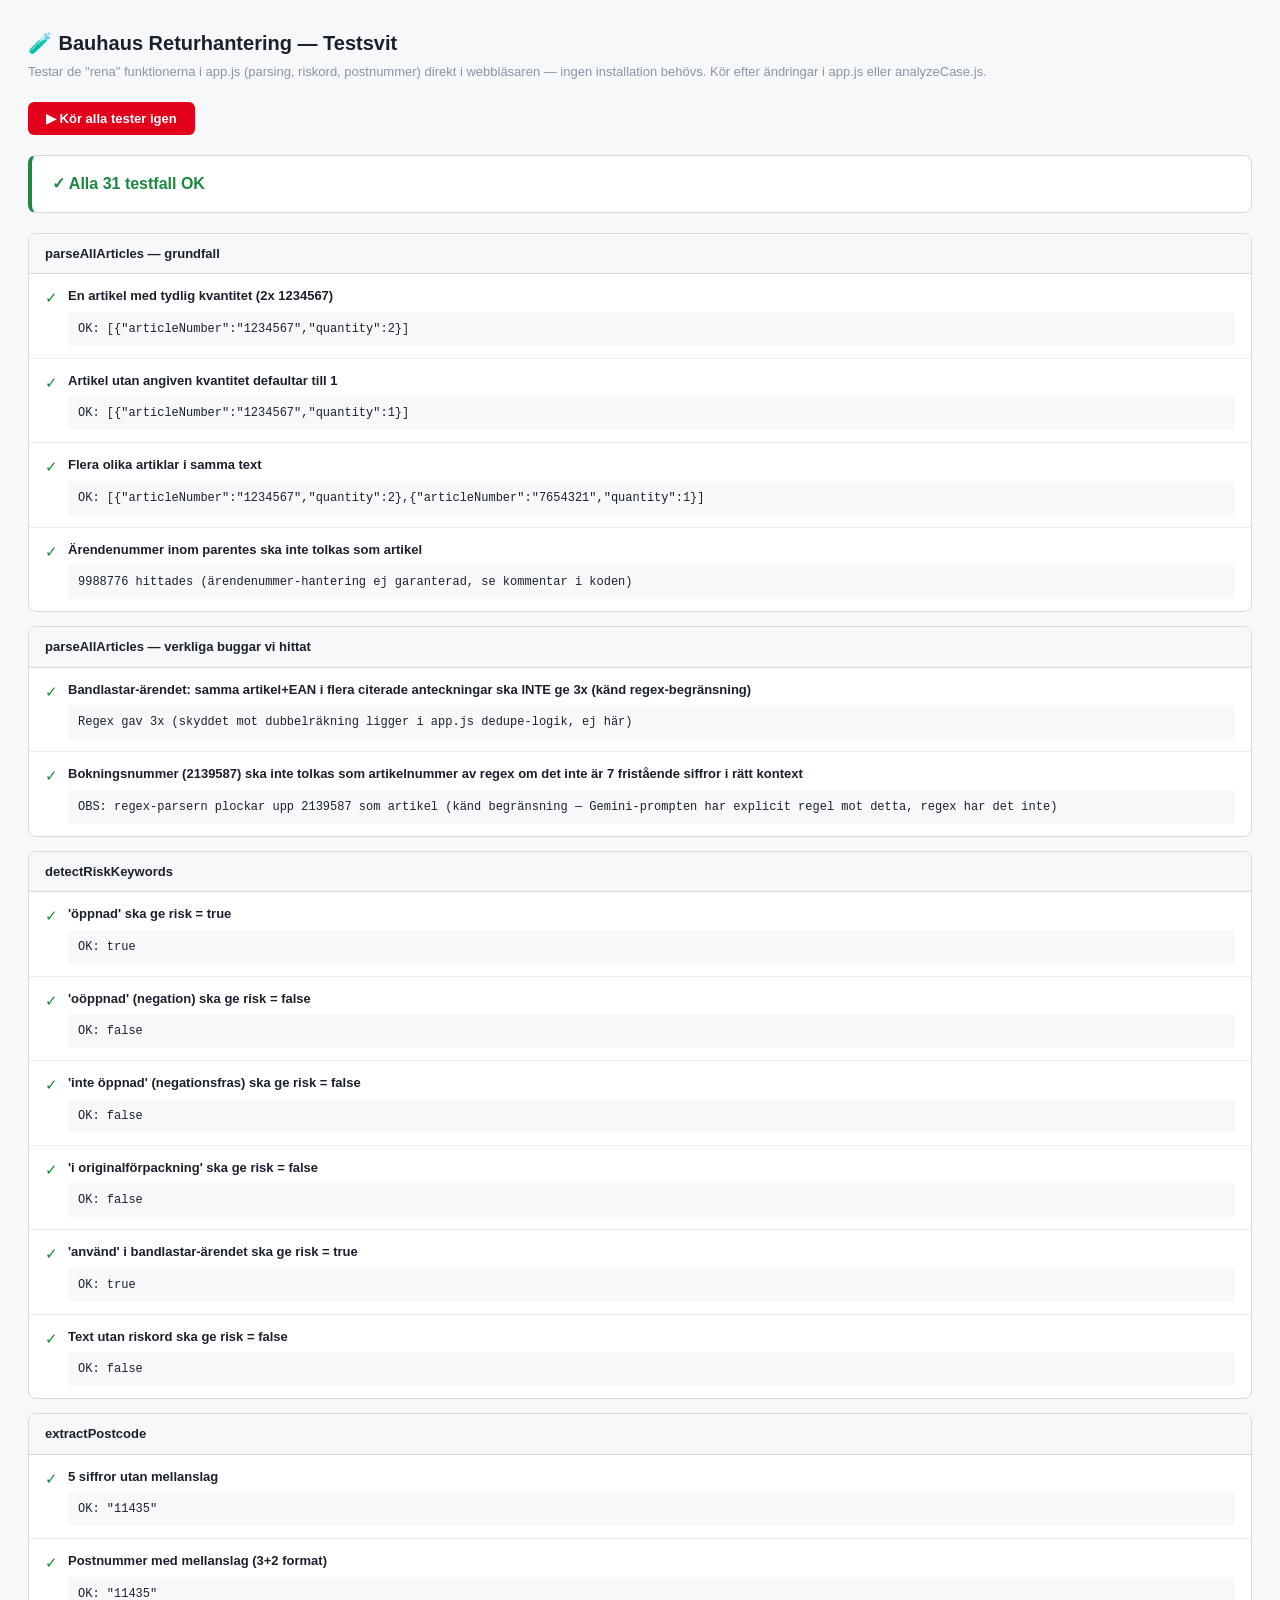
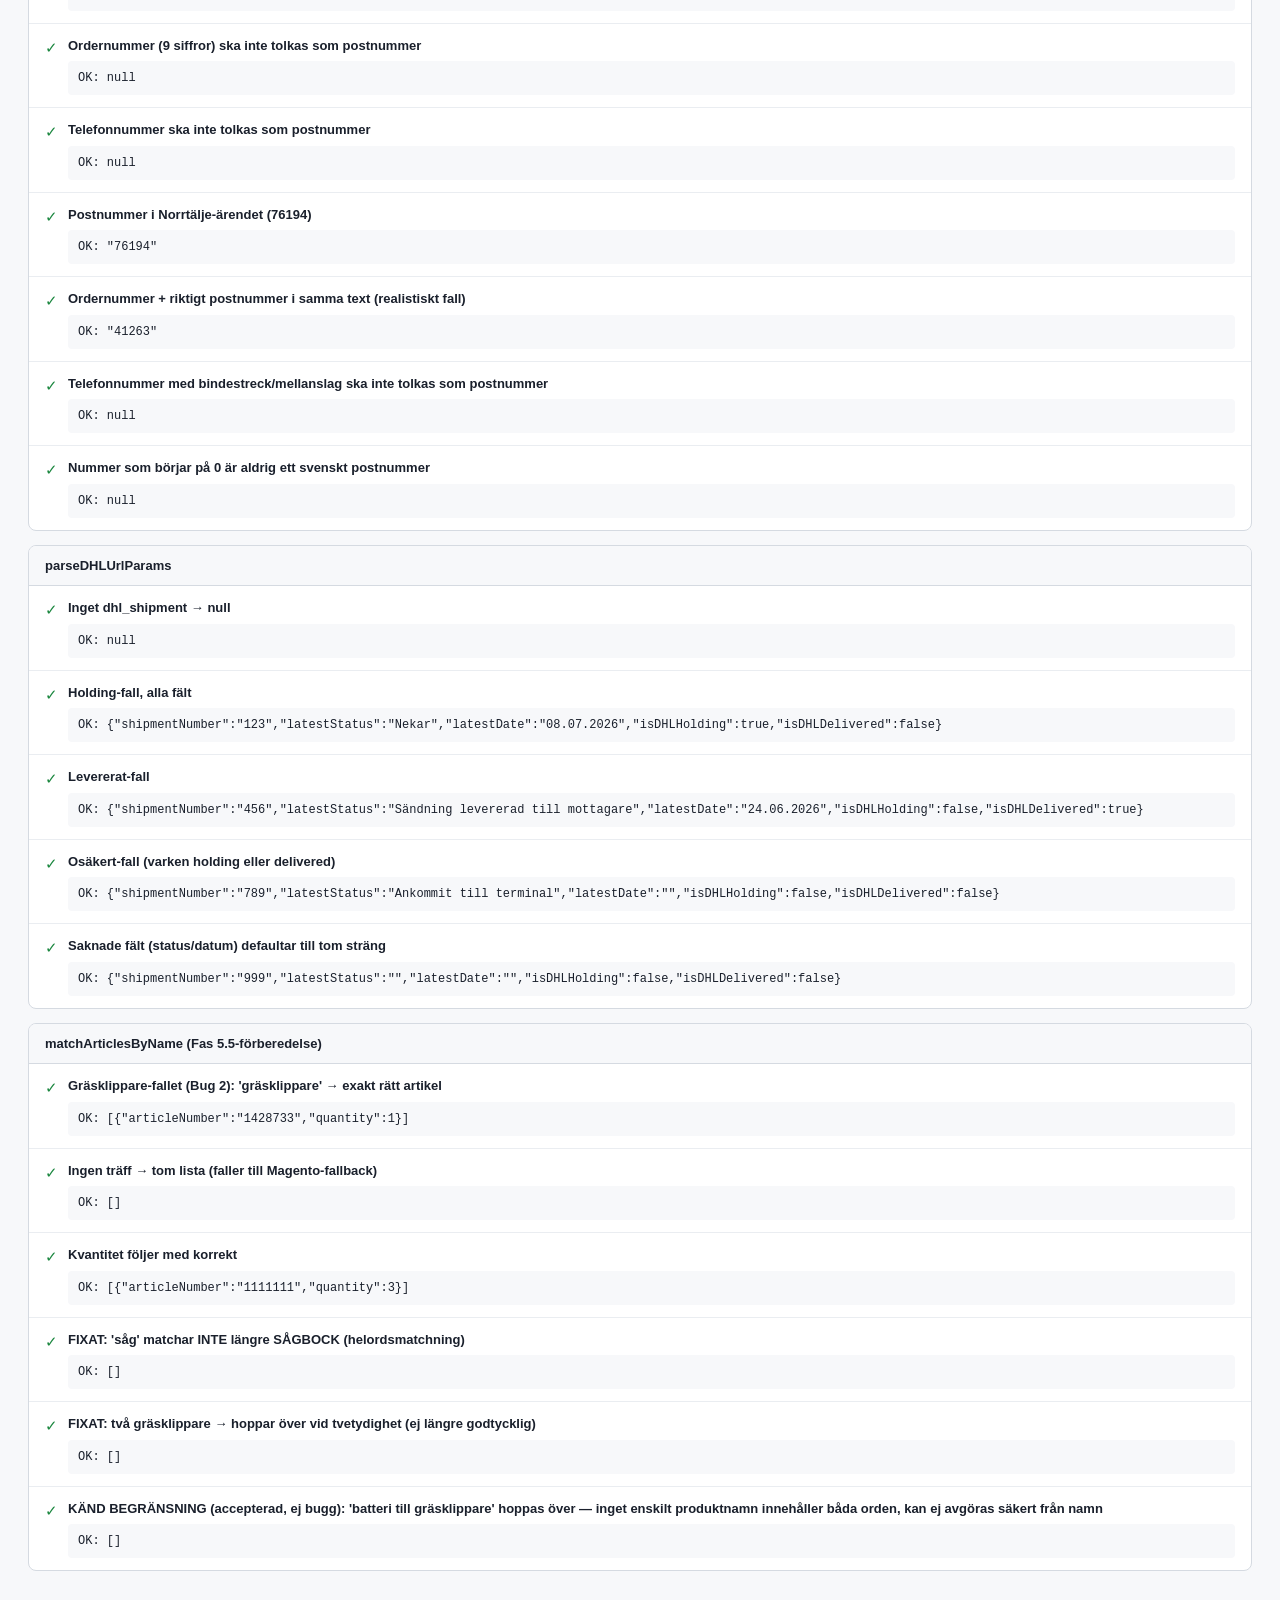
==== commit 79118eb1: "Add function to parse DHL URL parameters Added a function to parse DHL URL parameters and extract sh" ====
--- a/test.html
+++ b/test.html
@@ -164,6 +164,19 @@
     if (raw >= "10000" && raw <= "99999") return raw;
   }
   return null;
+}
+
+function parseDHLUrlParams(search) {
+  const p = new URLSearchParams(search);
+  const shipmentNumber = p.get('dhl_shipment');
+  if (!shipmentNumber) return null;
+  return {
+    shipmentNumber,
+    latestStatus: p.get('dhl_status') || '',
+    latestDate: p.get('dhl_date') || '',
+    isDHLHolding: p.get('dhl_holding') === '1',
+    isDHLDelivered: p.get('dhl_delivered') === '1',
+  };
 }
 
 const MATCH_STOPWORDS = new Set(['till','för','av','med','och','en','ett','på','i','den','det','som','har','är']);
